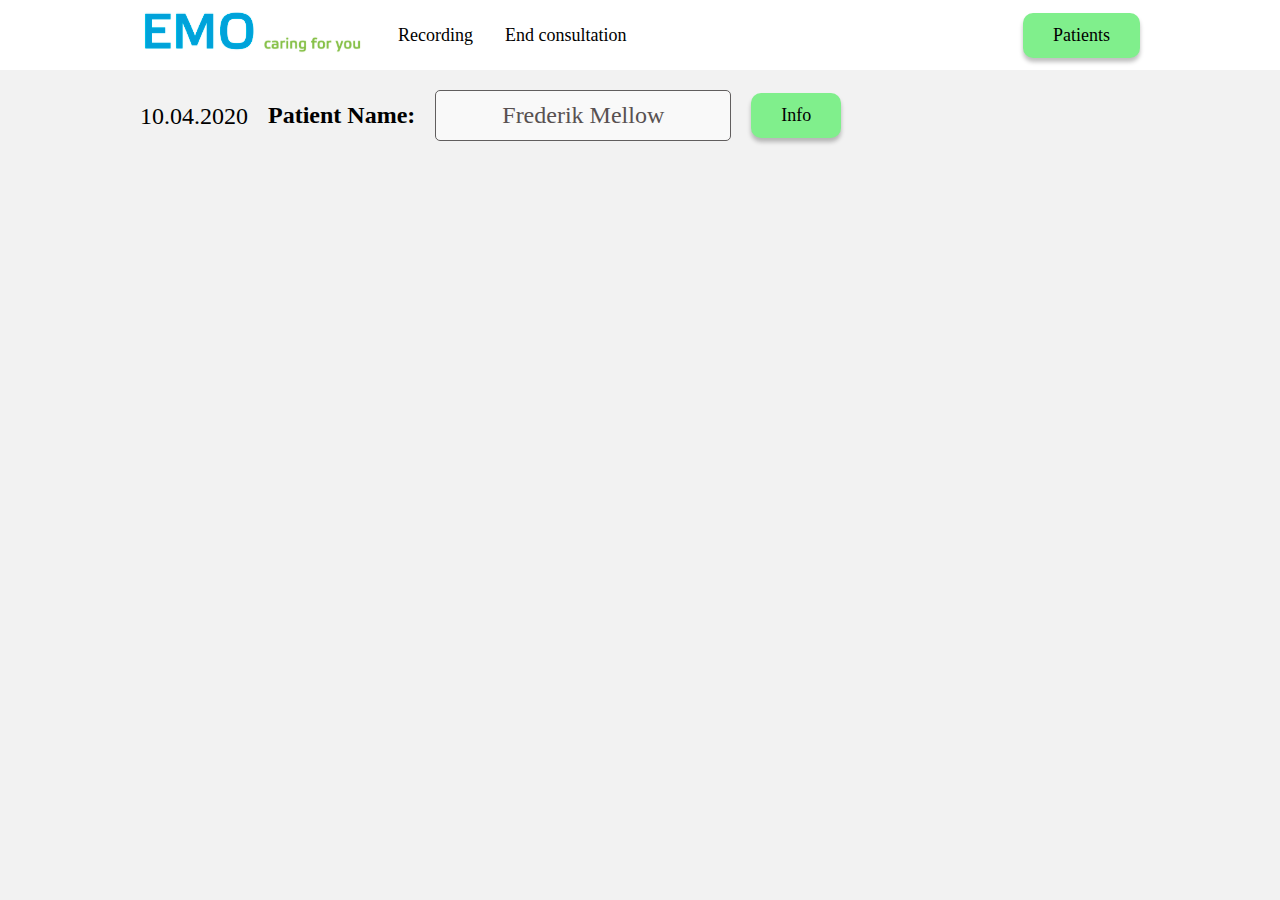
==== patients.html @ 462607ac "Routing and <a/> tag styles" ====
<!DOCTYPE html>
<html lang="ru">

<head>
    <meta charset="UTF-8">
    <meta name="viewport" content="width=device-width">
    <title>EMO Agent</title>
    <link rel="stylesheet" href="styles/styles.css">
    <link rel="stylesheet" href="styles/header.css">
    <link rel="stylesheet" href="styles/components.css">
    <link rel="stylesheet" href="styles/patient-info.css">
    <link rel="stylesheet" href="styles/session.css">
    <link rel="stylesheet" href="styles/message.css">

    <script src="https://ajax.googleapis.com/ajax/libs/jquery/3.2.1/jquery.min.js"></script>
    <script type="text/javascript" src="main.js">
    </script>
</head>


<body class="emo-agent">
    <header class="header">
        <div class="header-left">
            <img class="header-name" src="logo.svg" alt="">
            <div class="header-btnBlock">
                <a href="index.html">
                    <div class="btn header-btn">Recording</div>
                </a>
                <a href="results.html">
                    <div class="btn">End consultation</div>
                </a>
            </div>
        </div>
        <div class="header-right btn green-btn">
            Patients
        </div>
    </header>
    <div class="main-body">
        <div class="patient-info">
            <div class="patient-info-date patient-info-el">
                10.04.2020
            </div>
            <div class="attribute-title patient-info-el">
                Patient Name:
            </div>
            <div class="patient-info-name patient-info-el">
                Frederik Mellow
            </div>
            <div class="btn green-btn">Info</div>
        </div>

        <div class="session">

        </div>
    </div>
</body>
---- styles/styles.css ----
.emo-agent {
    display: flex;
    flex-direction: column;
    margin: 0 140px 200px;
    background: #F2F2F2;
}

.header-btn {
    margin-right: 32px;
}

a {
    color: blue;
    text-decoration: none;
    /* no underline */
}
---- styles/header.css ----
.header {
    background-color: #ffffff;
    display: flex;
    flex-direction: row;
    height: 70px;
    width: calc(100% + 280px);
    justify-content: space-between;
    align-items: center;
    margin-left: -140px;
}

.header-left {
    display: flex;
    flex-direction: row;
    align-items: center;
    margin-left: 140px;
}

.header-right {
    margin-right: 140px;
}

.header-name {
    font-family: Roboto;
    font-style: normal;
    font-weight: bold;
    font-size: 36px;
    line-height: 42px;
    text-transform: uppercase;
    color: #000000;
    margin-right: 32px;
}

.header-btnBlock {
    display: flex;
    flex-direction: row;
}
---- styles/components.css ----
.btn {
    padding: 12px 0;
    font-family: Roboto;
    font-style: normal;
    font-weight: normal;
    font-size: 18px;
    line-height: 21px;
    color: #000000;
    cursor: pointer;
}

.green-btn {
    padding: 12px 30px;
    background: #80EF8C;
    box-shadow: 0px 4px 4px rgba(0, 0, 0, 0.25);
    border-radius: 10px;
}

.attribute-title {
    font-family: Roboto;
    font-style: normal;
    font-weight: bold;
    font-size: 24px;
    color: #000000;
}

.attribute-data {
    font-family: Roboto Condensed;
    font-style: normal;
    font-weight: normal;
    font-size: 24px;
    line-height: 140.62%;
    color: #585151;
}
---- styles/patient-info.css ----
.patient-info {
    width: 100%;
    display: flex;
    flex-direction: row;
    align-items: center;
    margin: 20px 0;
}

.patient-info-el {
    margin-right: 20px;
}

.patient-info-date {
    display: flex;
    font-family: Roboto Condensed;
    font-style: normal;
    font-weight: normal;
    font-size: 24px;
    line-height: 28px;
    color: #000000;
}

.patient-info-name {
    padding: 11px 66px;
    font-family: Roboto Condensed;
    font-style: normal;
    font-weight: normal;
    font-size: 24px;
    color: #585151;
    background: #F9F9F9;
    border: 1px solid #615E5E;
    box-sizing: border-box;
    border-radius: 5px;
}
---- styles/session.css ----
.session {
    width: 100%;
    display: flex;
    flex-direction: row;
}

.session-person {
    width: 60%;
}

.session-person-video {
    width: 100%;
}

.session-person-data {
    padding: 20px;
    background: #E5E5E5;
    display: flex;
    flex-direction: column;
}

.session-person-data-el {
    display: flex;
    flex-direction: row;
    padding-bottom: 5px;
    width: 100%;
}

.session-person-data-el-title {
    width: 30%;
    border-right: 3px solid #CDCACA;
}

.session-person-data-el-data {
    width: calc(70% - 60px);
    padding-left: 20px;
}

.session-person-data-btnBlock {
    display: flex;
    flex-direction: row;
    margin-left: auto;
}

.session-person-data-btnBlock-fst {
    margin-right: 16px;
}

.session-log {
    width: 40%;
    display: flex;
    flex-direction: column;
}

.session-log-chat {
    padding: 18px;
    background-color: #ffffff;
    height: 550px;
    overflow: hidden;
}

.session-log-input {
    width: 500px;
    margin: 36px auto 0;
    background: #F9F9F9;
    border: 1px solid #615E5E;
    box-sizing: border-box;
    border-radius: 5px;
    padding: 26px 38px;
}

.patient-condition-block {
    display: flex;
    flex-direction: column;
}

.patient-condition-rdblock {
    margin: 58px auto 0;
    position: relative;
    display: flex;
    width: 500px;
    flex-direction: row;
    justify-content: space-between;
}

.patient-condition-rdblock span {
    position: absolute;
    background-color: #000000;
    left: 0;
    width: 100%;
    height: 2px;
    top: 9px;
    z-index: -1;
}

.patient-condition-rdbutton {
    z-index: 999;
}

.patient-condition-rdtextblock {
    margin: 0 auto 0;
    position: relative;
    display: flex;
    width: 500px;
    flex-direction: row;
    justify-content: space-between;
}
---- styles/message.css ----
.message {
    display: flex;
    width: fit-content;
    padding: 12px 20px;
    margin-bottom: 15px;
    font-family: Roboto;
    font-style: normal;
    font-weight: normal;
    font-size: 24px;
    color: #000000;
    background: #95E09D;
    box-shadow: 0px 4px 4px rgba(0, 0, 0, 0.25);
    border-radius: 20px;
}

.message-question {
    margin-left: auto;
}

.message-answer {
    margin-right: auto;
}
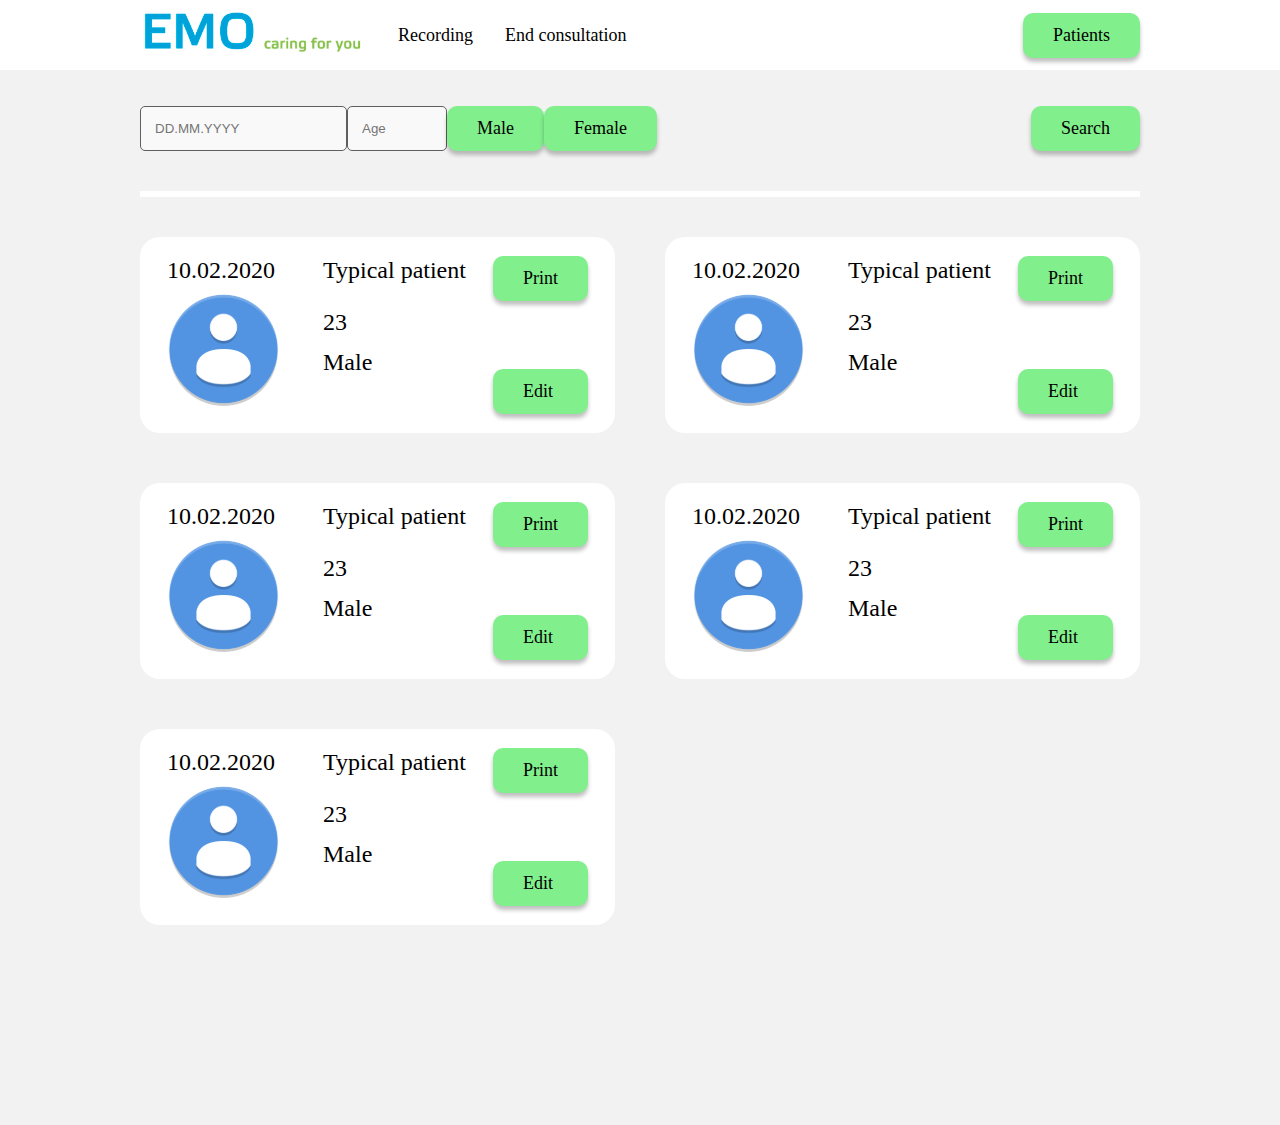
==== commit 3108b302: "List of users" ====
--- a/patients.html
+++ b/patients.html
@@ -11,6 +11,8 @@
     <link rel="stylesheet" href="styles/patient-info.css">
     <link rel="stylesheet" href="styles/session.css">
     <link rel="stylesheet" href="styles/message.css">
+    <link rel="stylesheet" href="styles/search.css">
+
 
     <script src="https://ajax.googleapis.com/ajax/libs/jquery/3.2.1/jquery.min.js"></script>
     <script type="text/javascript" src="main.js">
@@ -21,7 +23,7 @@
 <body class="emo-agent">
     <header class="header">
         <div class="header-left">
-            <img class="header-name" src="logo.svg" alt="">
+            <img class="header-name" src="assets/logo.svg" alt="">
             <div class="header-btnBlock">
                 <a href="index.html">
                     <div class="btn header-btn">Recording</div>
@@ -36,21 +38,152 @@
         </div>
     </header>
     <div class="main-body">
-        <div class="patient-info">
-            <div class="patient-info-date patient-info-el">
-                10.04.2020
+        <div class="search">
+            <div class="left-side">
+                <input id="chat-input" type="text" class="search-input" placeholder="DD.MM.YYYY">
+                <input id="chat-input" type="text" class="search-input-little" placeholder="Age">
+                <div class="btn green-btn">Male</div>
+                <div class="btn green-btn">Female</div>
             </div>
-            <div class="attribute-title patient-info-el">
-                Patient Name:
+            <div class="btn green-btn">Search</div>
+        </div>
+        <div class="white-line"></div>
+        <div class="users-list">
+            <div class="user-card">
+                <div class="left-side">
+                    <div class="user-card-info">
+                        <span class="user-card-text">
+                            10.02.2020
+                        </span>
+                        <img src="assets/avatar.svg" alt="">
+                    </div>
+                    <div class="user-card-info user-card-info-snd">
+                        <span class="user-card-text">
+                            Typical patient
+                        </span>
+                        <span class="user-card-text user-card-text-age">
+                            23
+                        </span>
+                        <span class="user-card-text  user-card-text-sex">
+                            Male
+                        </span>
+                    </div>
+                </div>
+                <div class="user-card-btn">
+                    <div class="btn green-btn">Print</div>
+                    <a href="results.html">
+                        <div class="btn green-btn">Edit</div>
+                    </a>
+                </div>
             </div>
-            <div class="patient-info-name patient-info-el">
-                Frederik Mellow
+            <div class="user-card">
+                <div class="left-side">
+                    <div class="user-card-info">
+                        <span class="user-card-text">
+                            10.02.2020
+                        </span>
+                        <img src="assets/avatar.svg" alt="">
+                    </div>
+                    <div class="user-card-info user-card-info-snd">
+                        <span class="user-card-text">
+                            Typical patient
+                        </span>
+                        <span class="user-card-text user-card-text-age">
+                            23
+                        </span>
+                        <span class="user-card-text  user-card-text-sex">
+                            Male
+                        </span>
+                    </div>
+                </div>
+                <div class="user-card-btn">
+                    <div class="btn green-btn">Print</div>
+                    <a href="results.html">
+                        <div class="btn green-btn">Edit</div>
+                    </a>
+                </div>
             </div>
-            <div class="btn green-btn">Info</div>
-        </div>
-
-        <div class="session">
-
+            <div class="user-card">
+                <div class="left-side">
+                    <div class="user-card-info">
+                        <span class="user-card-text">
+                            10.02.2020
+                        </span>
+                        <img src="assets/avatar.svg" alt="">
+                    </div>
+                    <div class="user-card-info user-card-info-snd">
+                        <span class="user-card-text">
+                            Typical patient
+                        </span>
+                        <span class="user-card-text user-card-text-age">
+                            23
+                        </span>
+                        <span class="user-card-text  user-card-text-sex">
+                            Male
+                        </span>
+                    </div>
+                </div>
+                <div class="user-card-btn">
+                    <div class="btn green-btn">Print</div>
+                    <a href="results.html">
+                        <div class="btn green-btn">Edit</div>
+                    </a>
+                </div>
+            </div>
+            <div class="user-card">
+                <div class="left-side">
+                    <div class="user-card-info">
+                        <span class="user-card-text">
+                            10.02.2020
+                        </span>
+                        <img src="assets/avatar.svg" alt="">
+                    </div>
+                    <div class="user-card-info user-card-info-snd">
+                        <span class="user-card-text">
+                            Typical patient
+                        </span>
+                        <span class="user-card-text user-card-text-age">
+                            23
+                        </span>
+                        <span class="user-card-text  user-card-text-sex">
+                            Male
+                        </span>
+                    </div>
+                </div>
+                <div class="user-card-btn">
+                    <div class="btn green-btn">Print</div>
+                    <a href="results.html">
+                        <div class="btn green-btn">Edit</div>
+                    </a>
+                </div>
+            </div>
+            <div class="user-card">
+                <div class="left-side">
+                    <div class="user-card-info">
+                        <span class="user-card-text">
+                            10.02.2020
+                        </span>
+                        <img src="assets/avatar.svg" alt="">
+                    </div>
+                    <div class="user-card-info user-card-info-snd">
+                        <span class="user-card-text">
+                            Typical patient
+                        </span>
+                        <span class="user-card-text user-card-text-age">
+                            23
+                        </span>
+                        <span class="user-card-text  user-card-text-sex">
+                            Male
+                        </span>
+                    </div>
+                </div>
+                <div class="user-card-btn">
+                    <div class="btn green-btn">Print</div>
+                    <a href="results.html">
+                        <div class="btn green-btn">Edit</div>
+                    </a>
+                </div>
+            </div>
         </div>
     </div>
 </body>--- a/styles/search.css
+++ b/styles/search.css
@@ -0,0 +1,90 @@
+.search {
+    display: flex;
+    flex-direction: row;
+    justify-content: space-between;
+}
+
+.left-side {
+    display: flex;
+    flex-direction: row;
+    width: 50%;
+}
+
+.left-side .btn {
+    margin: auto auto 0;
+}
+
+.search .btn {
+    margin: auto 0 0 auto;
+}
+
+.search-input {
+    width: 280px;
+    padding: 14px;
+    margin: 36px auto 0;
+    background: #F9F9F9;
+    border: 1px solid #615E5E;
+    box-sizing: border-box;
+    border-radius: 5px;
+}
+
+.search-input-little {
+    width: 100px;
+    padding: 14px;
+    margin: 36px auto 0;
+    background: #F9F9F9;
+    border: 1px solid #615E5E;
+    box-sizing: border-box;
+    border-radius: 5px;
+}
+
+.white-line {
+    height: 6px;
+    margin: 40px 0;
+    background-color: #ffffff;
+}
+
+.users-list {
+    display: grid;
+    grid-template-columns: 1fr 1fr;
+    grid-gap: 50px;
+}
+
+.user-card {
+    display: flex;
+    flex-direction: row;
+    background-color: white;
+    border-radius: 20px;
+    padding: 19px 27px;
+}
+
+.user-card-info {
+    display: flex;
+    flex-direction: column;
+}
+
+.user-card-info-snd {
+    margin-left: 43px;
+}
+
+.user-card-btn {
+    display: flex;
+    flex-direction: column;
+    justify-content: space-between;
+    margin-left: auto;
+}
+
+.user-card-text {
+    font-size: 24px;
+    line-height: 28px;
+    color: #000000;
+    white-space: nowrap;
+}
+
+.user-card-text-age {
+    margin-top: 24px;
+}
+
+.user-card-text-sex {
+    margin-top: 12px;
+}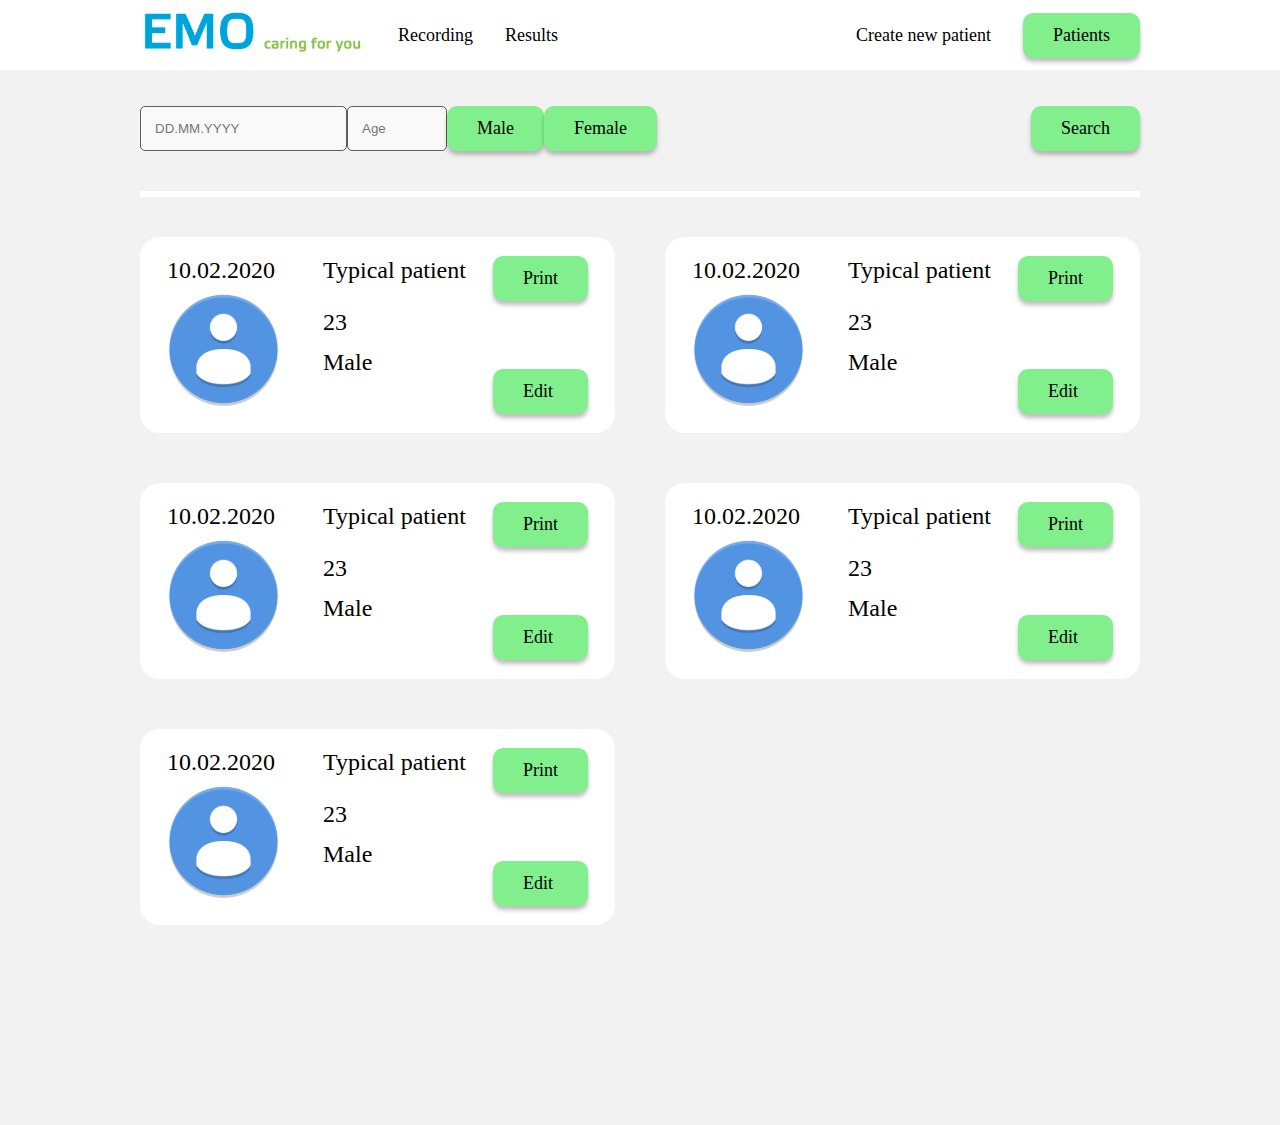
==== commit 874a547d: "Add create new patient button" ====
--- a/patients.html
+++ b/patients.html
@@ -29,13 +29,19 @@
                     <div class="btn header-btn">Recording</div>
                 </a>
                 <a href="results.html">
-                    <div class="btn">End consultation</div>
+                    <div class="btn">Results</div>
                 </a>
             </div>
         </div>
-        <div class="header-right btn green-btn">
-            Patients
+        <div class="session-person-data-btnBlock">
+            <div class="btn header-btn">Create new patient</div>
+            <a href="patients.html">
+                <div class="header-right btn green-btn">
+                    Patients
+                </div>
+            </a>
         </div>
+
     </header>
     <div class="main-body">
         <div class="search">
